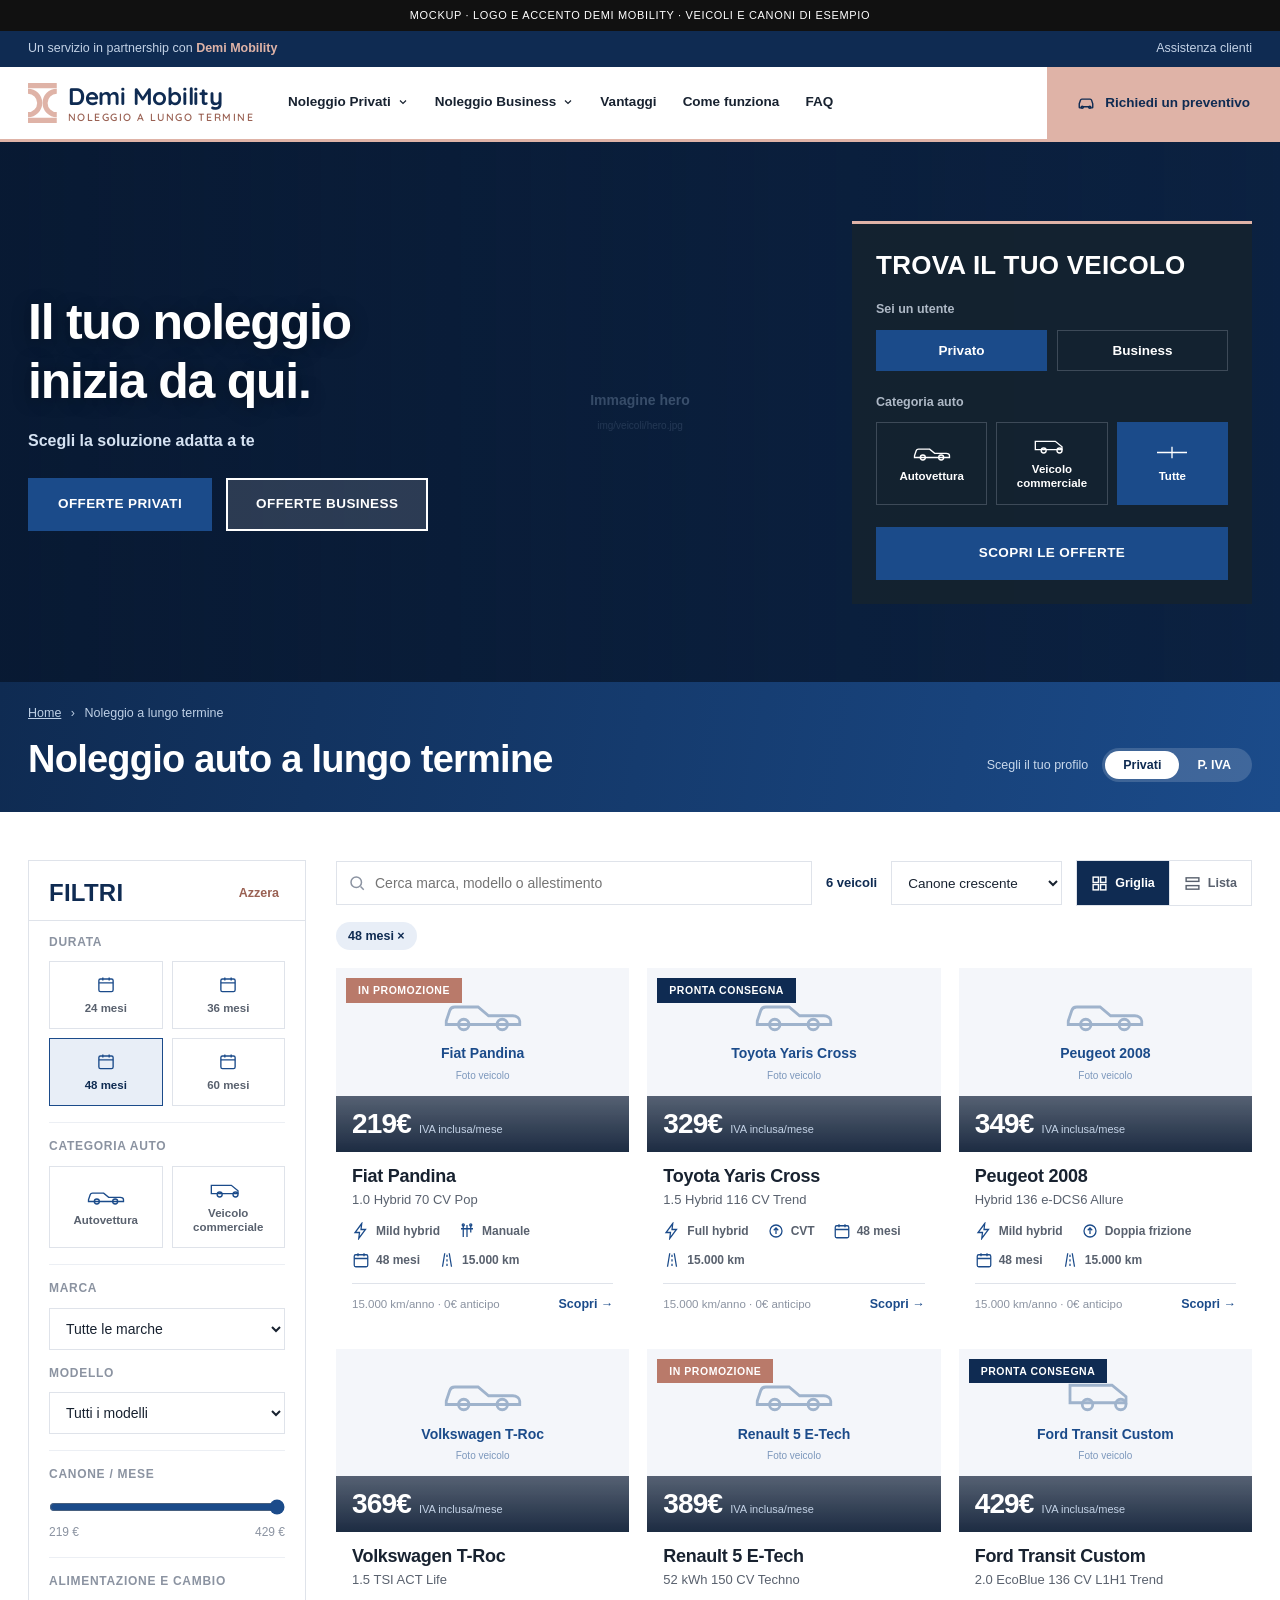
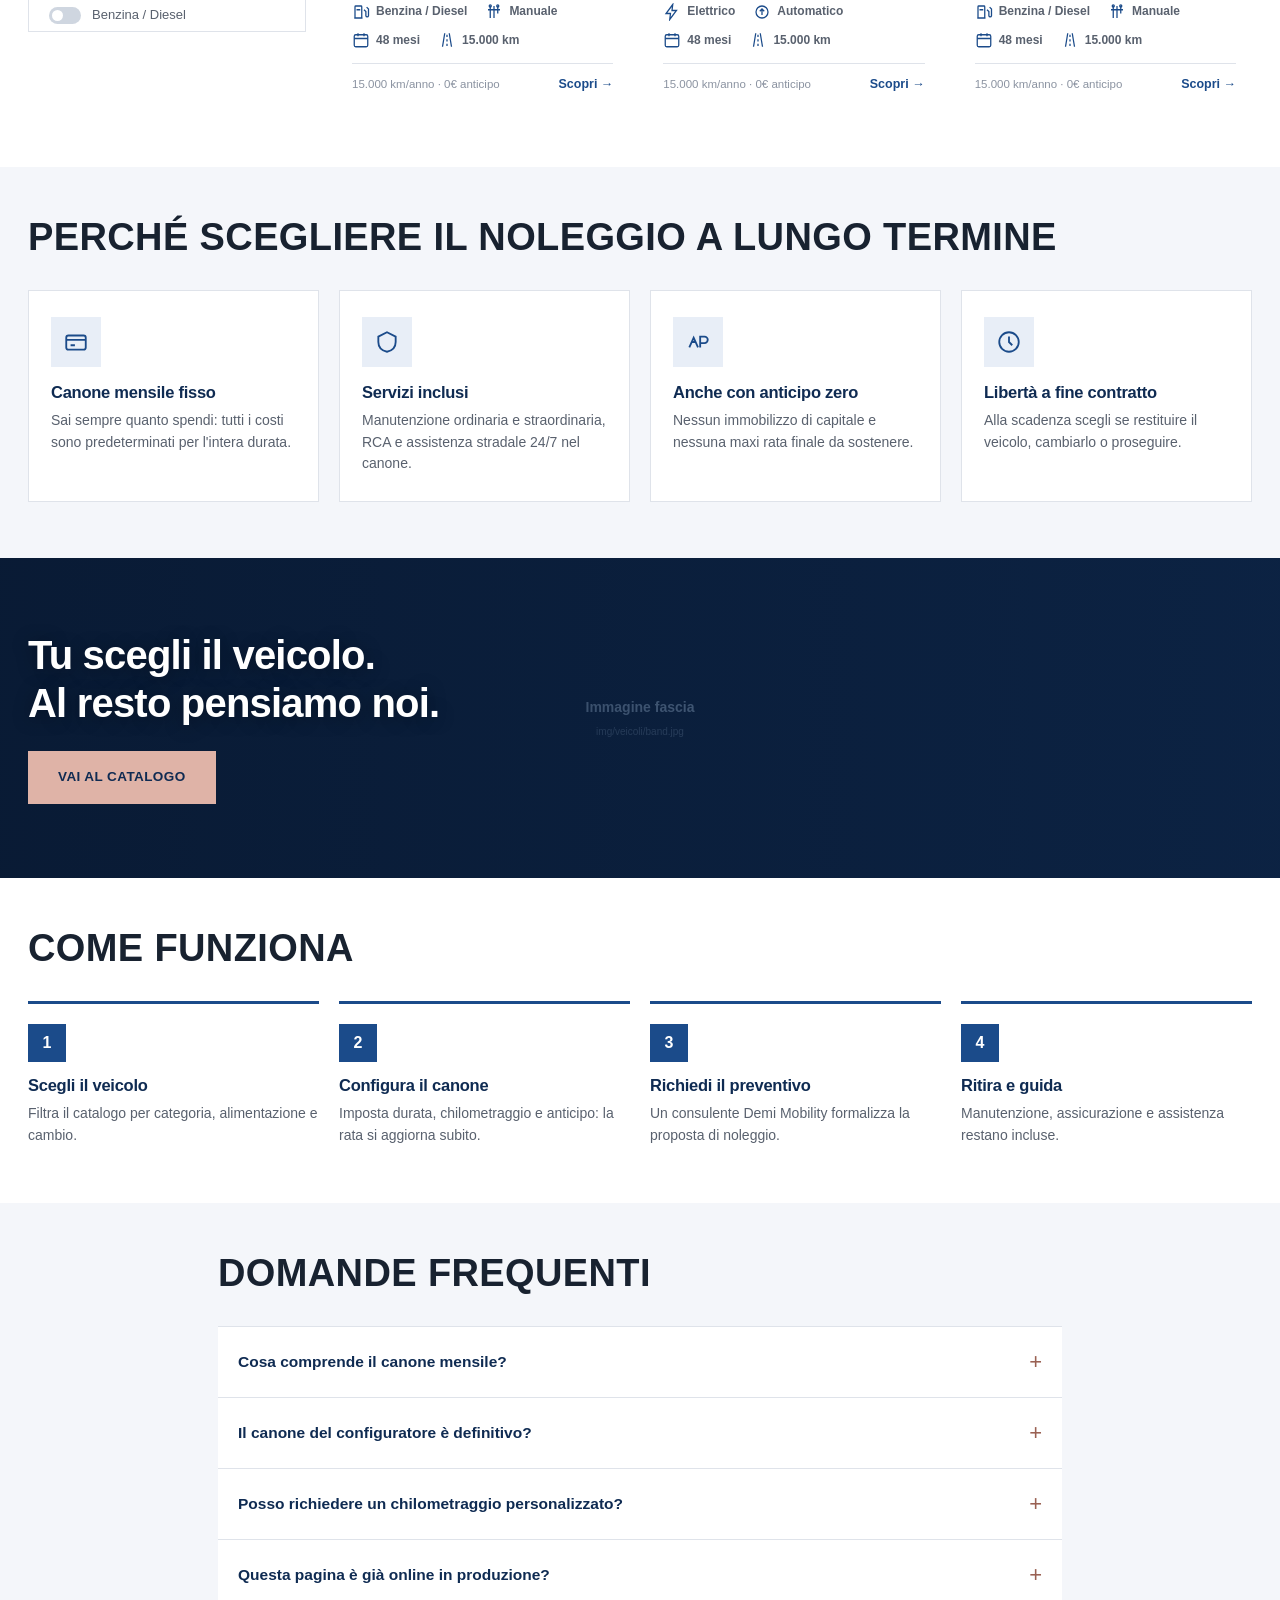
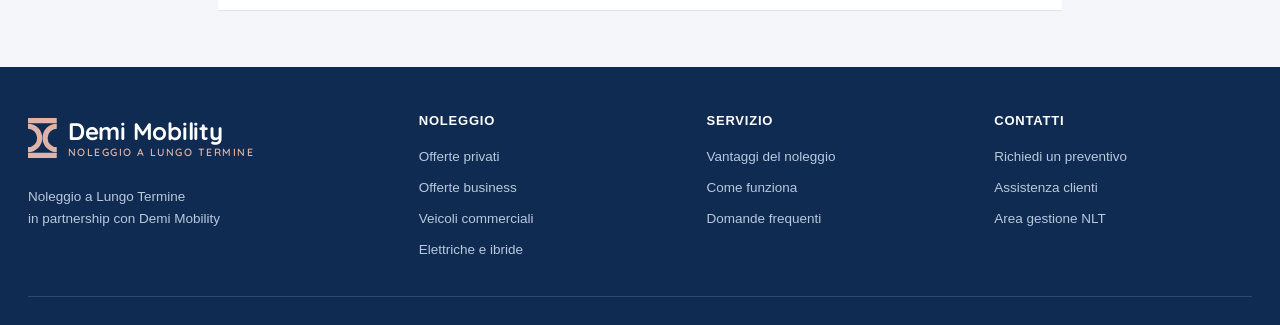
==== sito-demimobility/index.html @ a008c848 "Mockup fedele del portale con logo e rosa antico Demi Mobility Sostituisce il mockup precedente: cop" ====
<!DOCTYPE html>
<html lang="it">
<head>
<meta charset="UTF-8">
<meta name="viewport" content="width=device-width, initial-scale=1.0">
<title>Demi Mobility · Noleggio a Lungo Termine</title>
<meta name="theme-color" content="#0f2b52">
<meta name="robots" content="noindex, nofollow">
<link rel="icon" href="assets/demi-simbolo.svg" type="image/svg+xml">
<link rel="stylesheet" href="https://fonts.googleapis.com/css2?family=Quicksand:wght@600;700&display=swap">
<link rel="stylesheet" href="styles.css">
<link rel="stylesheet" href="demi-brand.css">
<style>
/* solo per il mockup: segnaposto foto veicolo */
.vcard-media .media-fallback{color:var(--navy-2);padding-bottom:56px;line-height:1.3;}
.vcard-media .car-ph svg{width:84px;height:40px;color:#9fb3cc;}
.mock-note{background:#111;color:#fff;font-size:11px;letter-spacing:.06em;text-transform:uppercase;text-align:center;padding:7px 14px;}
</style>
</head>
<body>

	<div class="mock-note">Mockup · logo e accento Demi Mobility · veicoli e canoni di esempio</div>

	<div class="topbar">
		<div class="wrap topbar-inner">
			<span>Un servizio in partnership con <strong>Demi Mobility</strong></span>
			<a href="#faq">Assistenza clienti</a>
		</div>
	</div>

	<header class="nav" id="nav">
		<div class="nav-inner">
			<div class="nav-left">
				<button class="nav-toggle" id="navToggle" aria-label="Apri il menu" aria-expanded="false">
					<svg width="24" height="24" viewBox="0 0 24 24" fill="none" stroke="currentColor" stroke-width="2"><path d="M3 6h18M3 12h18M3 18h18"/></svg>
				</button>
				<a class="brand" href="#top" id="brandHome" aria-label="Demi Mobility home"><span class="brand-demi"><svg viewBox="0 0 295 410" aria-hidden="true"><rect x="0" y="0" width="295" height="55" rx="3" fill="#DFB3A7"/><path d="M0 58 A146 146 0 0 1 0 350 L0 298 A94 94 0 0 0 0 110 Z" fill="#DFB3A7"/><path d="M295 58 A146 146 0 0 0 295 350 L295 298 A94 94 0 0 1 295 110 Z" fill="#DFB3A7"/><rect x="0" y="355" width="295" height="55" rx="3" fill="#DFB3A7"/></svg><span class="bd-text"><span class="bd-name">Demi Mobility</span><span class="bd-tag">Noleggio a lungo termine</span></span></span></a>
				<nav class="nav-links" aria-label="Principale">
					<a href="#catalogo">Noleggio Privati <svg width="12" height="12" viewBox="0 0 24 24" fill="none" stroke="currentColor" stroke-width="2.4"><path d="M6 9l6 6 6-6"/></svg></a>
					<a href="#catalogo">Noleggio Business <svg width="12" height="12" viewBox="0 0 24 24" fill="none" stroke="currentColor" stroke-width="2.4"><path d="M6 9l6 6 6-6"/></svg></a>
					<a href="#vantaggi">Vantaggi</a>
					<a href="#come-funziona">Come funziona</a>
					<a href="#faq">FAQ</a>
				</nav>
			</div>
			<a class="nav-cta" href="#catalogo">
				<svg width="18" height="18" viewBox="0 0 24 24" fill="none" stroke="currentColor" stroke-width="1.9"><path d="M3 13l1.6-4.8A2 2 0 0 1 6.5 6.8h11a2 2 0 0 1 1.9 1.4L21 13v4.5a1 1 0 0 1-1 1h-1.2a1 1 0 0 1-1-1V17H6.2v.5a1 1 0 0 1-1 1H4a1 1 0 0 1-1-1z"/><circle cx="7" cy="17.8" r="1.4"/><circle cx="17" cy="17.8" r="1.4"/></svg>
				Richiedi un preventivo
			</a>
		</div>
	</header>
	<a id="top"></a>

	<div id="catalogView">

		<section class="hero">
			<figure class="hero-bg media-slot" data-slot="hero">
				<div class="media-fallback"><span>Immagine hero</span><small>img/veicoli/hero.jpg</small></div>
			</figure>
			<div class="hero-overlay"></div>
			<div class="wrap hero-grid">
				<div class="hero-copy">
					<h1>Il tuo noleggio<br>inizia da qui.</h1>
					<p>Scegli la soluzione adatta a te</p>
					<div class="hero-btns">
						<a class="btn btn-primary" href="#catalogo">Offerte privati</a>
						<a class="btn btn-ghost" href="#catalogo">Offerte business</a>
					</div>
				</div>

				<div class="finder">
					<h2>Trova il tuo veicolo</h2>
					<span class="finder-label">Sei un utente</span>
					<div class="finder-toggle"><button type="button" class="on">Privato</button><button type="button">Business</button></div>
					<span class="finder-label">Categoria auto</span>
					<div class="finder-cats" id="finderCats"><button type="button" class="tile"><svg viewBox="0 0 48 22" fill="none" stroke="currentColor" stroke-width="1.6"><path d="M3 15l2-6c.4-1.2 1.5-2 2.8-2h13.4l6 5H41c2.2 0 4 1.3 4 3v2H3z"/><circle cx="13" cy="17" r="3"/><circle cx="35" cy="17" r="3"/></svg><span>Autovettura</span></button><button type="button" class="tile"><svg viewBox="0 0 48 22" fill="none" stroke="currentColor" stroke-width="1.6"><path d="M4 16V6h24l8 6.5V16z"/><circle cx="14" cy="17" r="3"/><circle cx="33" cy="17" r="3"/></svg><span>Veicolo commerciale</span></button><button type="button" class="tile on"><svg viewBox="0 0 48 22" fill="none" stroke="currentColor" stroke-width="1.6"><path d="M6 11h36M24 4v14"/></svg><span>Tutte</span></button></div>
					<a class="btn btn-primary finder-go" href="#catalogo">Scopri le offerte</a>
				</div>
			</div>
		</section>

		<section class="page-head" id="catalogo">
			<div class="wrap">
				<nav class="crumb" aria-label="Percorso"><a href="#top">Home</a> <span>›</span> Noleggio a lungo termine</nav>
				<div class="page-head-row">
					<h2>Noleggio auto a lungo termine</h2>
					<div class="profile-switch">
						<span>Scegli il tuo profilo</span>
						<div class="switch-pills" id="profiloSwitch" role="group" aria-label="Profilo cliente">
							<button type="button" class="on" data-profile="privato">Privati</button>
							<button type="button" data-profile="piva">P. IVA</button>
						</div>
					</div>
				</div>
			</div>
		</section>

		<section class="catalogo section">
			<div class="wrap catalogo-layout">

				<aside class="filters" id="filters" aria-label="Filtri catalogo">
					<div class="filters-head">
						<h3>Filtri</h3>
						<button type="button" class="filters-reset" id="resetFilters">Azzera</button>
					</div>
					<div class="filters-scroll">
						<div class="fgroup">
							<h4>Durata</h4>
							<div class="tiles tiles-2" id="durataTiles"><button type="button" class="tile"><svg width="22" height="22" viewBox="0 0 24 24" fill="none" stroke="currentColor" stroke-width="1.7"><rect x="3" y="5" width="18" height="16" rx="2"/><path d="M3 10h18M8 3v4M16 3v4"/></svg><span>24 mesi</span></button><button type="button" class="tile"><svg width="22" height="22" viewBox="0 0 24 24" fill="none" stroke="currentColor" stroke-width="1.7"><rect x="3" y="5" width="18" height="16" rx="2"/><path d="M3 10h18M8 3v4M16 3v4"/></svg><span>36 mesi</span></button><button type="button" class="tile on"><svg width="22" height="22" viewBox="0 0 24 24" fill="none" stroke="currentColor" stroke-width="1.7"><rect x="3" y="5" width="18" height="16" rx="2"/><path d="M3 10h18M8 3v4M16 3v4"/></svg><span>48 mesi</span></button><button type="button" class="tile"><svg width="22" height="22" viewBox="0 0 24 24" fill="none" stroke="currentColor" stroke-width="1.7"><rect x="3" y="5" width="18" height="16" rx="2"/><path d="M3 10h18M8 3v4M16 3v4"/></svg><span>60 mesi</span></button></div>
						</div>
						<div class="fgroup">
							<h4>Categoria auto</h4>
							<div class="tiles" id="catTiles"><button type="button" class="tile"><svg viewBox="0 0 48 22" fill="none" stroke="currentColor" stroke-width="1.6"><path d="M3 15l2-6c.4-1.2 1.5-2 2.8-2h13.4l6 5H41c2.2 0 4 1.3 4 3v2H3z"/><circle cx="13" cy="17" r="3"/><circle cx="35" cy="17" r="3"/></svg><span>Autovettura</span></button><button type="button" class="tile"><svg viewBox="0 0 48 22" fill="none" stroke="currentColor" stroke-width="1.6"><path d="M4 16V6h24l8 6.5V16z"/><circle cx="14" cy="17" r="3"/><circle cx="33" cy="17" r="3"/></svg><span>Veicolo commerciale</span></button></div>
						</div>
						<div class="fgroup">
							<h4>Marca</h4>
							<select id="marcaSelect" class="fsel" aria-label="Filtra per marca"><option value="">Tutte le marche</option><option>Fiat</option><option>Ford</option><option>Peugeot</option><option>Renault</option><option>Toyota</option><option>Volkswagen</option></select>
							<h4 class="mt">Modello</h4>
							<select id="modelloSelect" class="fsel" aria-label="Filtra per modello"><option value="">Tutti i modelli</option></select>
						</div>
						<div class="fgroup">
							<h4>Canone / mese</h4>
							<input type="range" id="prezzoRange" class="frange" min="219" max="429" value="429" aria-label="Canone massimo">
							<div class="frange-labels"><span id="prezzoMin">219 €</span><span id="prezzoMax">429 €</span></div>
						</div>
						<div class="fgroup">
							<h4>Alimentazione e cambio</h4>
							<div class="switches" id="techSwitches"><label class="sw"><input type="checkbox"><span class="sw-track"></span><span class="sw-label">Benzina / Diesel</span></label><label class="sw"><input type="checkbox"><span class="sw-track"></span><span class="sw-label">Elettrico</span></label><label class="sw"><input type="checkbox"><span class="sw-track"></span><span class="sw-label">Full hybrid</span></label><label class="sw"><input type="checkbox"><span class="sw-track"></span><span class="sw-label">Mild hybrid</span></label><label class="sw"><input type="checkbox"><span class="sw-track"></span><span class="sw-label">Automatico</span></label><label class="sw"><input type="checkbox"><span class="sw-track"></span><span class="sw-label">CVT</span></label><label class="sw"><input type="checkbox"><span class="sw-track"></span><span class="sw-label">Doppia frizione</span></label><label class="sw"><input type="checkbox"><span class="sw-track"></span><span class="sw-label">Manuale</span></label></div>
						</div>
						<div class="fgroup">
							<h4>Offerte e allestimenti</h4>
							<div class="switches" id="flagSwitches"><label class="sw"><input type="checkbox"><span class="sw-track"></span><span class="sw-label">In promozione</span></label><label class="sw"><input type="checkbox"><span class="sw-track"></span><span class="sw-label">Auto sostitutiva inclusa</span></label><label class="sw"><input type="checkbox"><span class="sw-track"></span><span class="sw-label">Pneumatici illimitati</span></label></div>
						</div>
					</div>
				</aside>

				<div class="results">
					<div class="results-bar">
						<div class="rb-search">
							<svg width="18" height="18" viewBox="0 0 24 24" fill="none" stroke="currentColor" stroke-width="2" aria-hidden="true"><circle cx="11" cy="11" r="7"/><path d="M21 21l-4.3-4.3"/></svg>
							<input type="search" id="searchInput" placeholder="Cerca marca, modello o allestimento" aria-label="Cerca veicolo" autocomplete="off">
						</div>
						<span class="rb-count" id="resultsCount" role="status">6 veicoli</span>
						<select id="sortSelect" class="rb-select" aria-label="Ordina i risultati">
							<option value="prezzo-asc">Canone crescente</option>
							<option value="prezzo-desc">Canone decrescente</option>
							<option value="marca">Marca (A–Z)</option>
						</select>
						<div class="viewtoggle" id="viewToggle" role="group" aria-label="Modalità di visualizzazione">
							<button type="button" class="on" data-view="grid" aria-label="Vista a griglia" title="Vista a griglia">
								<svg width="17" height="17" viewBox="0 0 24 24" fill="none" stroke="currentColor" stroke-width="2"><rect x="3" y="3" width="7.5" height="7.5"/><rect x="13.5" y="3" width="7.5" height="7.5"/><rect x="3" y="13.5" width="7.5" height="7.5"/><rect x="13.5" y="13.5" width="7.5" height="7.5"/></svg>
								<span>Griglia</span>
							</button>
							<button type="button" data-view="list" aria-label="Vista a lista" title="Vista a lista">
								<svg width="17" height="17" viewBox="0 0 24 24" fill="none" stroke="currentColor" stroke-width="2"><rect x="3" y="4" width="18" height="5"/><rect x="3" y="15" width="18" height="5"/></svg>
								<span>Lista</span>
							</button>
						</div>
					</div>

					<div class="activepills" id="activePills"><button type="button" class="apill">48 mesi ×</button></div>

					<div class="results-view grid" id="vehicleGrid">
<article class="vcard" tabindex="0" role="link" aria-label="Fiat Pandina">
<div class="vcard-head"><figure class="vcard-media media-slot no-photo"><div class="media-fallback"><span class="car-ph"><svg viewBox="0 0 48 22" fill="none" stroke="currentColor" stroke-width="1.6"><path d="M3 15l2-6c.4-1.2 1.5-2 2.8-2h13.4l6 5H41c2.2 0 4 1.3 4 3v2H3z"/><circle cx="13" cy="17" r="3"/><circle cx="35" cy="17" r="3"/></svg></span><span>Fiat Pandina</span><small>Foto veicolo</small></div></figure><span class="vcard-ribbon hot">In promozione</span><div class="vcard-price"><b>219€</b><span>IVA inclusa/mese</span></div></div>
<div class="vcard-body"><h3 class="vcard-title">Fiat Pandina</h3><p class="vcard-trim">1.0 Hybrid 70 CV Pop</p>
<div class="vcard-meta"><span><svg width="22" height="22" viewBox="0 0 24 24" fill="none" stroke="currentColor" stroke-width="1.7"><path d="M13 2L4 14h6l-1 8 9-12h-6z"/></svg>Mild hybrid</span><span><svg width="22" height="22" viewBox="0 0 24 24" fill="none" stroke="currentColor" stroke-width="1.7"><path d="M7 4v16M12 4v16M17 4v10M4 9h16"/><circle cx="7" cy="4" r="1.4"/><circle cx="17" cy="4" r="1.4"/></svg>Manuale</span><span><svg width="22" height="22" viewBox="0 0 24 24" fill="none" stroke="currentColor" stroke-width="1.7"><rect x="3" y="5" width="18" height="16" rx="2"/><path d="M3 10h18M8 3v4M16 3v4"/></svg>48 mesi</span><span><svg width="22" height="22" viewBox="0 0 24 24" fill="none" stroke="currentColor" stroke-width="1.7"><path d="M6 21L9 3M18 21L15 3M12 5v3M12 11v3M12 17v3"/></svg>15.000 km</span></div>
<div class="vcard-foot"><span>15.000 km/anno · 0€ anticipo</span><strong>Scopri →</strong></div></div></article>
<article class="vcard" tabindex="0" role="link" aria-label="Toyota Yaris Cross">
<div class="vcard-head"><figure class="vcard-media media-slot no-photo"><div class="media-fallback"><span class="car-ph"><svg viewBox="0 0 48 22" fill="none" stroke="currentColor" stroke-width="1.6"><path d="M3 15l2-6c.4-1.2 1.5-2 2.8-2h13.4l6 5H41c2.2 0 4 1.3 4 3v2H3z"/><circle cx="13" cy="17" r="3"/><circle cx="35" cy="17" r="3"/></svg></span><span>Toyota Yaris Cross</span><small>Foto veicolo</small></div></figure><span class="vcard-ribbon">Pronta consegna</span><div class="vcard-price"><b>329€</b><span>IVA inclusa/mese</span></div></div>
<div class="vcard-body"><h3 class="vcard-title">Toyota Yaris Cross</h3><p class="vcard-trim">1.5 Hybrid 116 CV Trend</p>
<div class="vcard-meta"><span><svg width="22" height="22" viewBox="0 0 24 24" fill="none" stroke="currentColor" stroke-width="1.7"><path d="M13 2L4 14h6l-1 8 9-12h-6z"/></svg>Full hybrid</span><span><svg width="22" height="22" viewBox="0 0 24 24" fill="none" stroke="currentColor" stroke-width="1.7"><circle cx="12" cy="12" r="8"/><path d="M12 8v8M9 11l3-3 3 3"/></svg>CVT</span><span><svg width="22" height="22" viewBox="0 0 24 24" fill="none" stroke="currentColor" stroke-width="1.7"><rect x="3" y="5" width="18" height="16" rx="2"/><path d="M3 10h18M8 3v4M16 3v4"/></svg>48 mesi</span><span><svg width="22" height="22" viewBox="0 0 24 24" fill="none" stroke="currentColor" stroke-width="1.7"><path d="M6 21L9 3M18 21L15 3M12 5v3M12 11v3M12 17v3"/></svg>15.000 km</span></div>
<div class="vcard-foot"><span>15.000 km/anno · 0€ anticipo</span><strong>Scopri →</strong></div></div></article>
<article class="vcard" tabindex="0" role="link" aria-label="Peugeot 2008">
<div class="vcard-head"><figure class="vcard-media media-slot no-photo"><div class="media-fallback"><span class="car-ph"><svg viewBox="0 0 48 22" fill="none" stroke="currentColor" stroke-width="1.6"><path d="M3 15l2-6c.4-1.2 1.5-2 2.8-2h13.4l6 5H41c2.2 0 4 1.3 4 3v2H3z"/><circle cx="13" cy="17" r="3"/><circle cx="35" cy="17" r="3"/></svg></span><span>Peugeot 2008</span><small>Foto veicolo</small></div></figure><div class="vcard-price"><b>349€</b><span>IVA inclusa/mese</span></div></div>
<div class="vcard-body"><h3 class="vcard-title">Peugeot 2008</h3><p class="vcard-trim">Hybrid 136 e-DCS6 Allure</p>
<div class="vcard-meta"><span><svg width="22" height="22" viewBox="0 0 24 24" fill="none" stroke="currentColor" stroke-width="1.7"><path d="M13 2L4 14h6l-1 8 9-12h-6z"/></svg>Mild hybrid</span><span><svg width="22" height="22" viewBox="0 0 24 24" fill="none" stroke="currentColor" stroke-width="1.7"><circle cx="12" cy="12" r="8"/><path d="M12 8v8M9 11l3-3 3 3"/></svg>Doppia frizione</span><span><svg width="22" height="22" viewBox="0 0 24 24" fill="none" stroke="currentColor" stroke-width="1.7"><rect x="3" y="5" width="18" height="16" rx="2"/><path d="M3 10h18M8 3v4M16 3v4"/></svg>48 mesi</span><span><svg width="22" height="22" viewBox="0 0 24 24" fill="none" stroke="currentColor" stroke-width="1.7"><path d="M6 21L9 3M18 21L15 3M12 5v3M12 11v3M12 17v3"/></svg>15.000 km</span></div>
<div class="vcard-foot"><span>15.000 km/anno · 0€ anticipo</span><strong>Scopri →</strong></div></div></article>
<article class="vcard" tabindex="0" role="link" aria-label="Volkswagen T-Roc">
<div class="vcard-head"><figure class="vcard-media media-slot no-photo"><div class="media-fallback"><span class="car-ph"><svg viewBox="0 0 48 22" fill="none" stroke="currentColor" stroke-width="1.6"><path d="M3 15l2-6c.4-1.2 1.5-2 2.8-2h13.4l6 5H41c2.2 0 4 1.3 4 3v2H3z"/><circle cx="13" cy="17" r="3"/><circle cx="35" cy="17" r="3"/></svg></span><span>Volkswagen T-Roc</span><small>Foto veicolo</small></div></figure><div class="vcard-price"><b>369€</b><span>IVA inclusa/mese</span></div></div>
<div class="vcard-body"><h3 class="vcard-title">Volkswagen T-Roc</h3><p class="vcard-trim">1.5 TSI ACT Life</p>
<div class="vcard-meta"><span><svg width="22" height="22" viewBox="0 0 24 24" fill="none" stroke="currentColor" stroke-width="1.7"><path d="M4 20V5a1 1 0 0 1 1-1h7a1 1 0 0 1 1 1v15M3 20h11M6 9h5"/><path d="M16 9l2.5 2.5V17a1.8 1.8 0 0 0 3.5 0V8l-2.5-2.5"/></svg>Benzina / Diesel</span><span><svg width="22" height="22" viewBox="0 0 24 24" fill="none" stroke="currentColor" stroke-width="1.7"><path d="M7 4v16M12 4v16M17 4v10M4 9h16"/><circle cx="7" cy="4" r="1.4"/><circle cx="17" cy="4" r="1.4"/></svg>Manuale</span><span><svg width="22" height="22" viewBox="0 0 24 24" fill="none" stroke="currentColor" stroke-width="1.7"><rect x="3" y="5" width="18" height="16" rx="2"/><path d="M3 10h18M8 3v4M16 3v4"/></svg>48 mesi</span><span><svg width="22" height="22" viewBox="0 0 24 24" fill="none" stroke="currentColor" stroke-width="1.7"><path d="M6 21L9 3M18 21L15 3M12 5v3M12 11v3M12 17v3"/></svg>15.000 km</span></div>
<div class="vcard-foot"><span>15.000 km/anno · 0€ anticipo</span><strong>Scopri →</strong></div></div></article>
<article class="vcard" tabindex="0" role="link" aria-label="Renault 5 E-Tech">
<div class="vcard-head"><figure class="vcard-media media-slot no-photo"><div class="media-fallback"><span class="car-ph"><svg viewBox="0 0 48 22" fill="none" stroke="currentColor" stroke-width="1.6"><path d="M3 15l2-6c.4-1.2 1.5-2 2.8-2h13.4l6 5H41c2.2 0 4 1.3 4 3v2H3z"/><circle cx="13" cy="17" r="3"/><circle cx="35" cy="17" r="3"/></svg></span><span>Renault 5 E-Tech</span><small>Foto veicolo</small></div></figure><span class="vcard-ribbon hot">In promozione</span><div class="vcard-price"><b>389€</b><span>IVA inclusa/mese</span></div></div>
<div class="vcard-body"><h3 class="vcard-title">Renault 5 E-Tech</h3><p class="vcard-trim">52 kWh 150 CV Techno</p>
<div class="vcard-meta"><span><svg width="22" height="22" viewBox="0 0 24 24" fill="none" stroke="currentColor" stroke-width="1.7"><path d="M13 2L4 14h6l-1 8 9-12h-6z"/></svg>Elettrico</span><span><svg width="22" height="22" viewBox="0 0 24 24" fill="none" stroke="currentColor" stroke-width="1.7"><circle cx="12" cy="12" r="8"/><path d="M12 8v8M9 11l3-3 3 3"/></svg>Automatico</span><span><svg width="22" height="22" viewBox="0 0 24 24" fill="none" stroke="currentColor" stroke-width="1.7"><rect x="3" y="5" width="18" height="16" rx="2"/><path d="M3 10h18M8 3v4M16 3v4"/></svg>48 mesi</span><span><svg width="22" height="22" viewBox="0 0 24 24" fill="none" stroke="currentColor" stroke-width="1.7"><path d="M6 21L9 3M18 21L15 3M12 5v3M12 11v3M12 17v3"/></svg>15.000 km</span></div>
<div class="vcard-foot"><span>15.000 km/anno · 0€ anticipo</span><strong>Scopri →</strong></div></div></article>
<article class="vcard" tabindex="0" role="link" aria-label="Ford Transit Custom">
<div class="vcard-head"><figure class="vcard-media media-slot no-photo"><div class="media-fallback"><span class="car-ph"><svg viewBox="0 0 48 22" fill="none" stroke="currentColor" stroke-width="1.6"><path d="M4 16V6h24l8 6.5V16z"/><circle cx="14" cy="17" r="3"/><circle cx="33" cy="17" r="3"/></svg></span><span>Ford Transit Custom</span><small>Foto veicolo</small></div></figure><span class="vcard-ribbon">Pronta consegna</span><div class="vcard-price"><b>429€</b><span>IVA inclusa/mese</span></div></div>
<div class="vcard-body"><h3 class="vcard-title">Ford Transit Custom</h3><p class="vcard-trim">2.0 EcoBlue 136 CV L1H1 Trend</p>
<div class="vcard-meta"><span><svg width="22" height="22" viewBox="0 0 24 24" fill="none" stroke="currentColor" stroke-width="1.7"><path d="M4 20V5a1 1 0 0 1 1-1h7a1 1 0 0 1 1 1v15M3 20h11M6 9h5"/><path d="M16 9l2.5 2.5V17a1.8 1.8 0 0 0 3.5 0V8l-2.5-2.5"/></svg>Benzina / Diesel</span><span><svg width="22" height="22" viewBox="0 0 24 24" fill="none" stroke="currentColor" stroke-width="1.7"><path d="M7 4v16M12 4v16M17 4v10M4 9h16"/><circle cx="7" cy="4" r="1.4"/><circle cx="17" cy="4" r="1.4"/></svg>Manuale</span><span><svg width="22" height="22" viewBox="0 0 24 24" fill="none" stroke="currentColor" stroke-width="1.7"><rect x="3" y="5" width="18" height="16" rx="2"/><path d="M3 10h18M8 3v4M16 3v4"/></svg>48 mesi</span><span><svg width="22" height="22" viewBox="0 0 24 24" fill="none" stroke="currentColor" stroke-width="1.7"><path d="M6 21L9 3M18 21L15 3M12 5v3M12 11v3M12 17v3"/></svg>15.000 km</span></div>
<div class="vcard-foot"><span>15.000 km/anno · 0€ anticipo</span><strong>Scopri →</strong></div></div></article>
					</div>
				</div>
			</div>
		</section>

		<section id="vantaggi" class="section section-alt">
			<div class="wrap">
				<h2 class="sec-title">Perché scegliere il noleggio a lungo termine</h2>
				<div class="adv-grid">
					<div class="adv">
						<div class="adv-ic"><svg width="26" height="26" viewBox="0 0 24 24" fill="none" stroke="currentColor" stroke-width="1.7"><rect x="3" y="6" width="18" height="13" rx="2"/><path d="M3 10h18M7 15h4"/></svg></div>
						<h3>Canone mensile fisso</h3>
						<p>Sai sempre quanto spendi: tutti i costi sono predeterminati per l'intera durata.</p>
					</div>
					<div class="adv">
						<div class="adv-ic"><svg width="26" height="26" viewBox="0 0 24 24" fill="none" stroke="currentColor" stroke-width="1.7"><path d="M12 3l8 4v5c0 5-3.5 8-8 9-4.5-1-8-4-8-9V7z"/></svg></div>
						<h3>Servizi inclusi</h3>
						<p>Manutenzione ordinaria e straordinaria, RCA e assistenza stradale 24/7 nel canone.</p>
					</div>
					<div class="adv">
						<div class="adv-ic"><svg width="26" height="26" viewBox="0 0 24 24" fill="none" stroke="currentColor" stroke-width="1.7"><path d="M4 17l4-9 4 9M6.5 12h3M14 17V7h4a3 3 0 0 1 0 6h-4"/></svg></div>
						<h3>Anche con anticipo zero</h3>
						<p>Nessun immobilizzo di capitale e nessuna maxi rata finale da sostenere.</p>
					</div>
					<div class="adv">
						<div class="adv-ic"><svg width="26" height="26" viewBox="0 0 24 24" fill="none" stroke="currentColor" stroke-width="1.7"><circle cx="12" cy="12" r="9"/><path d="M12 7v5l3 3"/></svg></div>
						<h3>Libertà a fine contratto</h3>
						<p>Alla scadenza scegli se restituire il veicolo, cambiarlo o proseguire.</p>
					</div>
				</div>
			</div>
		</section>

		<section class="band">
			<figure class="band-bg media-slot" data-slot="band">
				<div class="media-fallback"><span>Immagine fascia</span><small>img/veicoli/band.jpg</small></div>
			</figure>
			<div class="band-overlay"></div>
			<div class="wrap band-inner">
				<h2>Tu scegli il veicolo.<br>Al resto pensiamo noi.</h2>
				<a class="btn btn-accent" href="#catalogo">Vai al catalogo</a>
			</div>
		</section>

		<section id="come-funziona" class="section">
			<div class="wrap">
				<h2 class="sec-title">Come funziona</h2>
				<div class="steps">
					<div class="step"><span class="step-n">1</span><h3>Scegli il veicolo</h3><p>Filtra il catalogo per categoria, alimentazione e cambio.</p></div>
					<div class="step"><span class="step-n">2</span><h3>Configura il canone</h3><p>Imposta durata, chilometraggio e anticipo: la rata si aggiorna subito.</p></div>
					<div class="step"><span class="step-n">3</span><h3>Richiedi il preventivo</h3><p>Un consulente Demi Mobility formalizza la proposta di noleggio.</p></div>
					<div class="step"><span class="step-n">4</span><h3>Ritira e guida</h3><p>Manutenzione, assicurazione e assistenza restano incluse.</p></div>
				</div>
			</div>
		</section>

		<section id="faq" class="section section-alt">
			<div class="wrap narrow">
				<h2 class="sec-title">Domande frequenti</h2>
				<div class="faq-list">
					<details class="faq-item">
						<summary>Cosa comprende il canone mensile?</summary>
						<p>Il canone indicativo comprende manutenzione ordinaria e straordinaria,
							assicurazione RCA e assistenza stradale. I dettagli definitivi vengono
							confermati in fase di preventivo.</p>
					</details>
					<details class="faq-item">
						<summary>Il canone del configuratore è definitivo?</summary>
						<p>No: il configuratore mostra una stima che varia in base a durata,
							chilometraggio annuo e anticipo scelti. Il canone definitivo viene
							formalizzato nella proposta di noleggio.</p>
					</details>
					<details class="faq-item">
						<summary>Posso richiedere un chilometraggio personalizzato?</summary>
						<p>Sì: i chilometraggi proposti sono i più richiesti, ma possono essere
							ridefiniti con il consulente in base alle tue esigenze.</p>
					</details>
					<details class="faq-item">
						<summary>Questa pagina è già online in produzione?</summary>
						<p>Sì: il catalogo e i canoni mostrati provengono dal listino Demi Mobility collegato al servizio REST. Il canone resta indicativo e soggetto ad approvazione.</p>
					</details>
				</div>
			</div>
		</section>
	</div>

	<footer class="foot">
		<div class="wrap">
			<div class="foot-cols">
				<div class="foot-col foot-brand">
					<a class="brand" href="#top" aria-label="Demi Mobility home"><span class="brand-demi"><svg viewBox="0 0 295 410" aria-hidden="true"><rect x="0" y="0" width="295" height="55" rx="3" fill="#DFB3A7"/><path d="M0 58 A146 146 0 0 1 0 350 L0 298 A94 94 0 0 0 0 110 Z" fill="#DFB3A7"/><path d="M295 58 A146 146 0 0 0 295 350 L295 298 A94 94 0 0 1 295 110 Z" fill="#DFB3A7"/><rect x="0" y="355" width="295" height="55" rx="3" fill="#DFB3A7"/></svg><span class="bd-text"><span class="bd-name">Demi Mobility</span><span class="bd-tag">Noleggio a lungo termine</span></span></span></a>
					<p>Noleggio a Lungo Termine<br>in partnership con Demi Mobility</p>
				</div>
				<div class="foot-col">
					<h4>Noleggio</h4>
					<a href="#catalogo">Offerte privati</a>
					<a href="#catalogo">Offerte business</a>
					<a href="#catalogo">Veicoli commerciali</a>
					<a href="#catalogo">Elettriche e ibride</a>
				</div>
				<div class="foot-col">
					<h4>Servizio</h4>
					<a href="#vantaggi">Vantaggi del noleggio</a>
					<a href="#come-funziona">Come funziona</a>
					<a href="#faq">Domande frequenti</a>
				</div>
				<div class="foot-col">
					<h4>Contatti</h4>
					<a href="#catalogo">Richiedi un preventivo</a>
					<a href="#faq">Assistenza clienti</a>
					<a href="#gestione-nlt">Area gestione NLT</a>
				</div>
			</div>
		</div>
	</footer>

<script>
/* interazioni minime del mockup (il sito reale usa script.js con il catalogo REST) */
(function () {
	var nav = document.getElementById('nav'), t = document.getElementById('navToggle');
	t.addEventListener('click', function () { var o = nav.classList.toggle('open'); t.setAttribute('aria-expanded', o); });
	function group(sel) {
		document.querySelectorAll(sel).forEach(function (box) {
			box.addEventListener('click', function (e) {
				var b = e.target.closest('button'); if (!b) return;
				box.querySelectorAll('button').forEach(function (x) { x.classList.toggle('on', x === b); });
			});
		});
	}
	group('.finder-toggle'); group('#profiloSwitch'); group('#durataTiles'); group('#finderCats');
	document.querySelectorAll('#catTiles .tile').forEach(function (b) { b.addEventListener('click', function () { b.classList.toggle('on'); }); });
	var grid = document.getElementById('vehicleGrid');
	document.querySelectorAll('#viewToggle button').forEach(function (b) {
		b.addEventListener('click', function () {
			document.querySelectorAll('#viewToggle button').forEach(function (x) { x.classList.toggle('on', x === b); });
			grid.className = 'results-view ' + b.dataset.view;
		});
	});
})();
</script>
</body>
</html>
---- sito-demimobility/styles.css ----
:root{
  --navy:#0f2b52;--navy-2:#1b4b8a;--navy-3:#e8eef7;--panel:#152230;
  --nlt-primary:#0f2b52;--nlt-secondary:#1b4b8a;--nlt-accent:#f28c28;--nlt-bg:#f4f6fa;--nlt-text:#182230;
  --accent:var(--nlt-accent);--accent-2:#d96f12;
  --promo:#e8632a;
  --ink:#182230;--text-2:#59616e;--text-3:#8b93a1;
  --paper:#fff;--alt:#f4f6fa;--line:#dfe3ea;--line-2:#eceff4;
  --maxw:1320px;
  --ease:cubic-bezier(.2,.7,.3,1);
  --sans:"Segoe UI",-apple-system,BlinkMacSystemFont,Roboto,Helvetica,Arial,sans-serif;
  --display:"Arial Narrow","Helvetica Neue",Impact,var(--sans);
}
*{box-sizing:border-box;}
html{scroll-behavior:smooth;-webkit-text-size-adjust:100%;}
body{margin:0;background:var(--paper);color:var(--ink);font-family:var(--sans);font-size:15.5px;line-height:1.55;-webkit-font-smoothing:antialiased;overflow-x:hidden;}
a{color:inherit;text-decoration:none;}
img{max-width:100%;display:block;}
h1,h2,h3,h4{margin:0;font-weight:700;letter-spacing:-.015em;line-height:1.18;}
button{font-family:inherit;}
.wrap{width:100%;max-width:var(--maxw);margin:0 auto;padding:0 28px;}
.wrap.narrow{max-width:900px;}
@media (max-width:640px){.wrap{padding:0 18px;}}
[hidden]{display:none!important;}

/* titoli in stile condensato maiuscolo */
.sec-title,.filters-head h3,.finder h2,.det-title h1,.formcard-head{
  font-family:var(--display);text-transform:uppercase;letter-spacing:.01em;font-weight:700;}
.sec-title{font-size:clamp(26px,3vw,38px);margin-bottom:30px;color:var(--ink);}
.sec-title.center{text-align:center;}

.draft-bar{background:#111;color:#fff;font-size:11px;letter-spacing:.06em;text-transform:uppercase;text-align:center;padding:7px 14px;}

.topbar{background:var(--navy);color:#c3d2e6;font-size:12.5px;}
.topbar-inner{display:flex;align-items:center;justify-content:space-between;height:36px;gap:16px;}
.topbar strong{color:#fff;}
.topbar a:hover{color:#fff;text-decoration:underline;}
@media (max-width:640px){.topbar-inner span{overflow:hidden;text-overflow:ellipsis;white-space:nowrap;}}

.nav{position:sticky;top:0;z-index:80;background:#fff;border-bottom:1px solid var(--line);}
.nav-inner{display:flex;align-items:stretch;justify-content:space-between;height:72px;padding-left:28px;}
.nav-left{display:flex;align-items:center;gap:34px;min-width:0;}
.brand{display:inline-flex;align-items:center;font-size:26px;font-weight:800;letter-spacing:.02em;color:var(--navy);}
.brand img{width:auto;height:42px;max-width:190px;object-fit:contain;}
.brand span{color:var(--accent);}
.nav-links{display:flex;align-items:center;gap:26px;}
.nav-links a{display:inline-flex;align-items:center;gap:6px;font-size:13.5px;font-weight:600;color:var(--ink);padding:6px 0;border-bottom:2px solid transparent;transition:border-color .2s,color .2s;}
.nav-links a:hover{color:var(--navy-2);border-bottom-color:var(--accent);}
.nav-cta{display:inline-flex;align-items:center;gap:10px;background:var(--accent);color:#fff;font-size:13.5px;font-weight:700;padding:0 30px;transition:background .2s;}
.nav-cta:hover{background:var(--accent-2);}
.nav-toggle{display:none;background:none;border:0;color:var(--navy);cursor:pointer;padding:4px;}
@media (max-width:1000px){
  .nav-links{display:none;}
  .nav-toggle{display:inline-flex;}
  .nav.open .nav-links{display:flex;position:absolute;top:72px;left:0;right:0;flex-direction:column;align-items:flex-start;background:#fff;padding:16px 20px 22px;gap:6px;border-bottom:1px solid var(--line);box-shadow:0 16px 30px -22px rgba(0,0,0,.4);}
  .nav.open .nav-links a{width:100%;padding:11px 0;border-bottom:1px solid var(--line-2);}
  .nav-cta{padding:0 18px;font-size:12.5px;}
}

.btn{display:inline-flex;align-items:center;justify-content:center;gap:9px;font-size:13.5px;font-weight:700;padding:14px 28px;cursor:pointer;border:2px solid transparent;transition:background .2s,color .2s,border-color .2s;text-align:center;text-transform:uppercase;letter-spacing:.03em;}
.btn-primary{background:var(--navy-2);color:#fff;border-color:var(--navy-2);}
.btn-primary:hover{background:var(--navy);border-color:var(--navy);}
.btn-accent{background:var(--accent);color:#fff;border-color:var(--accent);}
.btn-accent:hover{background:var(--accent-2);border-color:var(--accent-2);}
.btn-ghost{background:rgba(255,255,255,.14);color:#fff;border-color:#fff;}
.btn-ghost:hover{background:#fff;color:var(--navy);}
.btn-outline{background:none;color:var(--navy-2);border-color:var(--navy-2);}
.btn-outline:hover{background:var(--navy-2);color:#fff;}
.btn-onnavy{background:#fff;color:var(--navy);border-color:#fff;}
.btn-onnavy:hover{background:var(--accent);border-color:var(--accent);color:#fff;}

.media-slot{position:relative;overflow:hidden;background:var(--alt);margin:0;}
.media-slot img{width:100%;height:100%;object-fit:cover;position:relative;z-index:2;}
.media-fallback{position:absolute;inset:0;z-index:1;display:flex;flex-direction:column;align-items:center;justify-content:center;gap:6px;text-align:center;padding:12px;color:var(--navy-2);}
.media-fallback span{font-size:14px;font-weight:700;}
.media-fallback small{font-size:10px;opacity:.55;}
.media-slot.no-photo img{display:none;}

/* ---- HERO ---- */
.hero{position:relative;min-height:540px;display:flex;align-items:center;padding:56px 0;overflow:hidden;}
.hero-bg{position:absolute;inset:0;z-index:0;background:var(--navy);}
.hero-bg .media-fallback{color:#9fc0e6;}
.hero-overlay{position:absolute;inset:0;z-index:1;background:linear-gradient(90deg,rgba(8,24,48,.9) 0%,rgba(8,24,48,.68) 52%,rgba(8,24,48,.5) 100%);}
.hero-grid{position:relative;z-index:2;display:grid;grid-template-columns:1fr 400px;gap:48px;align-items:center;}
.hero-copy h1{color:#fff;font-size:clamp(30px,4vw,50px);letter-spacing:-.025em;margin-bottom:18px;text-shadow:0 2px 18px rgba(0,0,0,.35);}
.hero-copy p{color:#d5e2f2;font-size:16px;font-weight:600;margin:0 0 24px;}
.hero-btns{display:flex;gap:14px;flex-wrap:wrap;}

.finder{background:rgba(21,34,48,.95);color:#fff;padding:26px 24px 24px;}
.finder h2{font-size:26px;margin-bottom:20px;}
.finder-label{display:block;font-size:12.5px;font-weight:700;color:#aeb9c6;margin-bottom:10px;}
.finder-toggle{display:grid;grid-template-columns:1fr 1fr;gap:10px;margin-bottom:22px;}
.finder-toggle button{padding:12px;background:none;border:1px solid #3d4a58;color:#fff;font-size:13.5px;font-weight:600;cursor:pointer;transition:background .2s,border-color .2s;}
.finder-toggle button.on{background:var(--navy-2);border-color:var(--navy-2);}
.finder-cats{display:grid;grid-template-columns:repeat(3,1fr);gap:9px;margin-bottom:22px;}
.finder-go{width:100%;}

@media (max-width:1000px){
  .hero-grid{grid-template-columns:1fr;gap:32px;}
  .finder{max-width:460px;}
}

/* tile (usati nel box hero e nella sidebar scura) */
.tiles{display:grid;grid-template-columns:1fr 1fr;gap:9px;}
.tiles-2{grid-template-columns:1fr 1fr;}
.finder-cats,.tiles{--tile-b:#3d4a58;}
.tile{display:flex;flex-direction:column;align-items:center;justify-content:center;gap:7px;padding:13px 6px;background:none;border:1px solid var(--tile-b,#3d4a58);color:#fff;font-size:11.5px;font-weight:600;line-height:1.25;text-align:center;cursor:pointer;transition:background .2s,border-color .2s;}
.tile svg{width:40px;height:19px;}
.tile:hover{border-color:#8496a8;}
.tile.on{background:var(--navy-2);border-color:var(--navy-2);}

.page-head{background:linear-gradient(100deg,var(--navy) 0%,var(--navy-2) 100%);color:#fff;padding:22px 0 30px;}
.crumb{font-size:12.5px;color:#bed0e6;margin-bottom:14px;}
.crumb a{text-decoration:underline;}
.crumb span{margin:0 6px;}
.page-head-row{display:flex;align-items:flex-end;justify-content:space-between;gap:24px;flex-wrap:wrap;}
.page-head h2{font-size:clamp(24px,3.2vw,38px);letter-spacing:-.02em;}
.profile-switch{display:flex;align-items:center;gap:14px;font-size:12.5px;color:#c9d9ec;}
.switch-pills{display:flex;background:rgba(255,255,255,.16);border-radius:100px;padding:3px;}
.switch-pills button{border:0;background:none;color:#fff;font-size:12.5px;font-weight:700;padding:7px 18px;border-radius:100px;cursor:pointer;}
.switch-pills button.on{background:#fff;color:var(--navy);}

/* ---- CATALOGO ---- */
.section{padding:48px 0 56px;}
.section-alt{background:var(--alt);}
.catalogo-layout{display:grid;grid-template-columns:278px 1fr;gap:30px;align-items:start;}
@media (max-width:1050px){.catalogo-layout{grid-template-columns:1fr;}}

/* sidebar chiara: non deve competere con le vetture */
.filters{background:#fff;border:1px solid var(--line);color:var(--ink);position:sticky;top:88px;}
.filters-head{display:flex;align-items:center;justify-content:space-between;padding:18px 20px 12px;border-bottom:1px solid var(--line);}
.filters-head h3{font-size:24px;color:var(--navy);}
.filters-reset{background:none;border:0;color:var(--accent);font-size:12.5px;font-weight:700;cursor:pointer;}
.filters-reset:hover{text-decoration:underline;}
.filters-scroll{max-height:calc(100vh - 190px);overflow-y:auto;padding:0 20px 20px;}
.filters-scroll::-webkit-scrollbar{width:8px;}
.filters-scroll::-webkit-scrollbar-thumb{background:var(--line);}
.fgroup{padding:16px 0;border-top:1px solid var(--line-2);}
.fgroup:first-child{border-top:0;padding-top:14px;}
.fgroup h4{font-size:12px;font-weight:700;text-transform:uppercase;letter-spacing:.06em;color:var(--text-3);margin-bottom:12px;}
.fgroup h4.mt{margin-top:16px;}
.fsel{width:100%;height:42px;border:1px solid var(--line);background:#fff;color:var(--ink);padding:0 12px;font-family:var(--sans);font-size:14px;cursor:pointer;}
.fsel:focus{border-color:var(--navy-2);outline:none;}
.frange{width:100%;accent-color:var(--navy-2);margin:6px 0 8px;}
.frange-labels{display:flex;justify-content:space-between;font-size:12px;color:var(--text-3);}
.filters .tile{color:var(--text-2);border-color:var(--line);background:#fff;}
.filters .tile svg{color:var(--navy-2);}
.filters .tile:hover{border-color:var(--navy-2);color:var(--ink);}
.filters .tile.on{background:var(--navy-3);border-color:var(--navy-2);color:var(--navy);}
.switches{display:flex;flex-direction:column;gap:2px;}
.sw{display:flex;align-items:center;gap:11px;padding:6px 0;cursor:pointer;}
.sw input{position:absolute;opacity:0;width:0;height:0;}
.sw-track{position:relative;flex:0 0 auto;width:32px;height:17px;border-radius:100px;background:#cfd6e0;transition:background .2s;}
.sw-track::after{content:"";position:absolute;top:3px;left:3px;width:11px;height:11px;border-radius:50%;background:#fff;transition:transform .2s var(--ease);}
.sw input:checked + .sw-track{background:var(--navy-2);}
.sw input:checked + .sw-track::after{transform:translateX(15px);}
.sw input:focus-visible + .sw-track{outline:2px solid var(--navy-2);outline-offset:2px;}
.sw-label{font-size:13px;color:var(--text-2);line-height:1.3;}
.sw input:checked ~ .sw-label{color:var(--navy);font-weight:600;}
@media (max-width:1050px){
  .filters{position:static;}
  .filters-scroll{max-height:none;}
}

/* stato caricamento/catalogo REST */
.catalog-status{margin:0 0 16px;padding:14px 16px;border:1px solid var(--line);background:#fff;color:var(--text-2);font-size:14px;}
.catalog-status.loading{border-color:#c8d7ec;color:var(--navy-2);}
.catalog-status.error{border-color:#e7b7b7;background:#fff8f8;color:#9b2c2c;}

.catalog-more{display:flex;justify-content:center;padding:26px 0 4px;}
.catalog-more .btn:disabled{opacity:.5;cursor:default;}

/* barra risultati */
.results-bar{display:flex;align-items:center;gap:14px;margin-bottom:16px;flex-wrap:wrap;}
.rb-search{position:relative;flex:1 1 260px;min-width:200px;display:flex;align-items:center;}
.rb-search svg{position:absolute;left:12px;color:var(--text-3);pointer-events:none;}
.rb-search input{width:100%;height:44px;border:1px solid var(--line);background:#fff;padding:0 14px 0 38px;font-family:var(--sans);font-size:14px;color:var(--ink);outline:none;transition:border-color .2s;}
.rb-search input:focus{border-color:var(--navy-2);}
.rb-count{font-size:13px;font-weight:700;color:var(--navy);white-space:nowrap;}
.rb-select{height:44px;border:1px solid var(--line);background:#fff;padding:0 12px;font-family:var(--sans);font-size:13.5px;color:var(--ink);cursor:pointer;outline:none;}
.viewtoggle{display:flex;border:1px solid var(--line);}
.viewtoggle button{display:inline-flex;align-items:center;gap:7px;background:none;border:0;padding:0 14px;height:44px;font-size:12.5px;font-weight:700;color:var(--text-2);cursor:pointer;transition:background .2s,color .2s;}
.viewtoggle button + button{border-left:1px solid var(--line);}
.viewtoggle button.on{background:var(--navy);color:#fff;}
@media (max-width:700px){.viewtoggle button span{display:none;}}

.activepills{display:flex;gap:8px;flex-wrap:wrap;margin-bottom:18px;}
.apill{display:inline-flex;align-items:center;gap:8px;background:var(--navy-3);color:var(--navy);border:0;border-radius:100px;padding:7px 12px;font-size:12.5px;font-weight:600;cursor:pointer;transition:background .2s,color .2s;}
.apill:hover{background:var(--accent);color:#fff;}

.results-view{display:grid;gap:18px;}
.results-view.grid{grid-template-columns:repeat(3,1fr);}
@media (max-width:1250px){.results-view.grid{grid-template-columns:repeat(2,1fr);}}
@media (max-width:560px){.results-view.grid{grid-template-columns:1fr;}}
.results-view.list{grid-template-columns:1fr;gap:14px;}

.vcard{position:relative;background:#fff;display:flex;flex-direction:column;cursor:pointer;transition:box-shadow .25s,transform .25s var(--ease);overflow:hidden;}
.vcard:hover{box-shadow:0 18px 36px -22px rgba(15,43,82,.45);transform:translateY(-3px);}
.vcard:focus-visible{outline:2px solid var(--navy-2);outline-offset:3px;}
.vcard-head{position:relative;line-height:0;background:var(--alt);}
.vcard-media{width:100%;aspect-ratio:16/10;}
.vcard-ribbon{position:absolute;top:10px;left:10px;z-index:3;background:var(--navy);color:#fff;font-size:10.5px;font-weight:700;letter-spacing:.05em;text-transform:uppercase;line-height:1.2;padding:6px 12px;white-space:nowrap;}
.vcard-ribbon.hot{background:var(--promo);}

/* canone in copertina */
.vcard-price{position:absolute;left:0;right:0;bottom:0;z-index:3;background:linear-gradient(to top,rgba(10,26,50,.92),rgba(10,26,50,.68));padding:11px 16px;display:flex;align-items:baseline;gap:8px;line-height:1.2;}
.vcard-price b{color:#fff;font-size:28px;font-weight:800;letter-spacing:-.03em;}
.vcard-price span{color:#c3d2e6;font-size:11px;}

.vcard-body{padding:14px 16px 16px;display:flex;flex-direction:column;flex:1;}
.vcard-title{font-size:18px;color:var(--ink);}
.vcard-trim{margin:3px 0 12px;font-size:13px;color:var(--text-2);min-height:19px;}
.vcard-meta{display:flex;flex-wrap:wrap;gap:10px 18px;margin-bottom:14px;}
.vcard-meta span{display:inline-flex;align-items:center;gap:6px;font-size:12px;font-weight:600;color:var(--text-2);}
.vcard-meta svg{width:18px;height:18px;color:var(--navy-2);flex:0 0 auto;}
.vcard-foot{margin-top:auto;border-top:1px solid var(--line);padding-top:11px;display:flex;align-items:center;justify-content:space-between;gap:10px;font-size:11.5px;color:var(--text-3);}
.vcard-foot strong{color:var(--navy-2);font-size:12.5px;white-space:nowrap;transition:color .2s;}
.vcard:hover .vcard-foot strong{color:var(--accent);}

.results-view.list .vcard{flex-direction:row;align-items:stretch;}
.results-view.list .vcard:hover{transform:none;box-shadow:0 18px 36px -22px rgba(15,43,82,.45);}
.results-view.list .vcard-head{flex:0 0 330px;}
.results-view.list .vcard-media{height:100%;aspect-ratio:auto;min-height:200px;}
.results-view.list .vcard-price{padding:12px 18px;}
.results-view.list .vcard-body{justify-content:center;padding:22px 26px;}
.results-view.list .vcard-title{font-size:23px;}
.results-view.list .vcard-trim{font-size:14px;margin-bottom:14px;}
.results-view.list .vcard-meta{gap:10px;font-size:13px;}
@media (max-width:820px){
  .results-view.list .vcard{flex-direction:column;}
  .results-view.list .vcard-head{flex:none;}
  .results-view.list .vcard-media{aspect-ratio:16/10;min-height:0;}
  .results-view.list .vcard-body{padding:14px 16px 16px;}
}

.empty-state{text-align:center;padding:60px 0;color:var(--text-2);}
.empty-state .btn{margin-top:16px;}

/* vantaggi / fascia / step / faq / footer */
.adv-grid{display:grid;grid-template-columns:repeat(4,1fr);gap:20px;}
.adv{background:#fff;border:1px solid var(--line);padding:26px 22px;}
.adv-ic{width:50px;height:50px;background:var(--navy-3);color:var(--navy-2);display:flex;align-items:center;justify-content:center;margin-bottom:16px;}
.adv h3{font-size:16.5px;color:var(--navy);margin-bottom:8px;}
.adv p{margin:0;font-size:14px;color:var(--text-2);}
@media (max-width:980px){.adv-grid{grid-template-columns:1fr 1fr;}}
@media (max-width:560px){.adv-grid{grid-template-columns:1fr;}}

.band{position:relative;min-height:320px;display:flex;align-items:center;overflow:hidden;}
.band-bg{position:absolute;inset:0;z-index:0;background:var(--navy);}
.band-bg .media-fallback{color:#9fc0e6;}
.band-overlay{position:absolute;inset:0;z-index:1;background:linear-gradient(90deg,rgba(8,24,48,.86),rgba(8,24,48,.45));}
.band-inner{position:relative;z-index:2;padding-top:54px;padding-bottom:54px;}
.band-inner h2{color:#fff;font-size:clamp(24px,3.4vw,40px);letter-spacing:-.02em;margin-bottom:24px;text-shadow:0 2px 18px rgba(0,0,0,.35);}

.steps{display:grid;grid-template-columns:repeat(4,1fr);gap:20px;}
.step{border-top:3px solid var(--navy-2);padding:20px 0 0;}
.step-n{display:flex;align-items:center;justify-content:center;width:38px;height:38px;background:var(--navy-2);color:#fff;font-weight:800;font-size:16px;margin-bottom:14px;}
.step h3{font-size:16.5px;color:var(--navy);margin-bottom:8px;}
.step p{margin:0;font-size:14px;color:var(--text-2);}
@media (max-width:980px){.steps{grid-template-columns:1fr 1fr;}}
@media (max-width:560px){.steps{grid-template-columns:1fr;}}

.faq-list{border-top:1px solid var(--line);}
.faq-item{border-bottom:1px solid var(--line);background:#fff;}
.faq-item summary{cursor:pointer;padding:18px 20px;font-weight:700;font-size:15.5px;color:var(--navy);list-style:none;display:flex;align-items:center;justify-content:space-between;gap:18px;}
.faq-item summary::-webkit-details-marker{display:none;}
.faq-item summary::after{content:"+";color:var(--accent);font-size:22px;font-weight:400;}
.faq-item[open] summary::after{content:"–";}
.faq-item p{margin:0 20px 20px;font-size:14.5px;color:var(--text-2);}

.foot{background:var(--navy);color:#b9c9dd;padding:46px 0 28px;font-size:13.5px;}
.foot-cols{display:grid;grid-template-columns:1.4fr 1fr 1fr 1fr;gap:30px;padding-bottom:30px;border-bottom:1px solid rgba(255,255,255,.14);}
.foot-brand .brand{color:#fff;}
.foot-brand p{margin:12px 0 0;line-height:1.6;}
.foot-col h4{color:#fff;font-size:13px;text-transform:uppercase;letter-spacing:.06em;margin-bottom:14px;}
.foot-col a{display:block;padding:5px 0;}
.foot-col a:hover{color:#fff;text-decoration:underline;}
.foot-note{margin:22px 0 0;font-size:11.5px;line-height:1.7;color:rgba(255,255,255,.45);max-width:80ch;}
@media (max-width:880px){.foot-cols{grid-template-columns:1fr 1fr;}}
@media (max-width:520px){.foot-cols{grid-template-columns:1fr;}}

@media (prefers-reduced-motion:reduce){*{animation:none!important;transition:none!important;}}
.finder-profile-note{font-size:12px;color:#c9d9ec;margin:0 0 22px}
---- sito-demimobility/demi-brand.css ----
/* =====================================================================
   Demi Mobility: personalizzazione del marchio.
   Si carica DOPO styles.css e cambia solo logo e accento (rosa antico
   del simbolo Demi). Layout, blu e struttura del portale restano invariati.
   ===================================================================== */
:root{
  --rosa:#DFB3A7;        /* rosa antico del simbolo Demi */
  --rosa-2:#D3A091;      /* hover */
  --rosa-ink:#9A6153;    /* rosa scuro per testi su fondo bianco */
  --accent:var(--rosa);
  --accent-2:var(--rosa-2);
  --promo:#B97A6A;
}

/* logo: simbolo Demi + scritta Demi Mobility */
.brand-demi{display:inline-flex;align-items:center;gap:11px;line-height:1;}
.brand-demi svg{height:40px;width:auto;flex:0 0 auto;}
.brand-demi .bd-text{display:flex;flex-direction:column;}
.brand-demi .bd-name{white-space:nowrap;font-family:"Quicksand",var(--sans);font-weight:700;font-size:24px;letter-spacing:-.01em;color:var(--navy);}
.brand-demi .bd-tag{font-family:"Quicksand",var(--sans);font-weight:600;font-size:10.5px;letter-spacing:.14em;text-transform:uppercase;color:var(--rosa-ink);margin-top:4px;}
.foot-brand .brand-demi .bd-name{color:#fff;}
.foot-brand .brand-demi .bd-tag{color:var(--rosa);}
@media (max-width:640px){.brand-demi svg{height:34px}.brand-demi .bd-name{font-size:20px}.brand-demi .bd-tag{display:none}}

/* tocchi di rosa */
.topbar strong{color:var(--rosa);}
.nav{border-bottom:3px solid var(--rosa);}
.nav-cta,.nav-cta:hover{color:var(--navy);}
.btn-accent,.btn-accent:hover{color:var(--navy);}
.btn-onnavy:hover{color:var(--navy);}
.apill:hover{color:var(--navy);}
.filters-reset{color:var(--rosa-ink);}
.faq-item summary::after{color:var(--rosa-ink);}
.vcard:hover .vcard-foot strong{color:var(--rosa-ink);}
.finder{border-top:3px solid var(--rosa);}
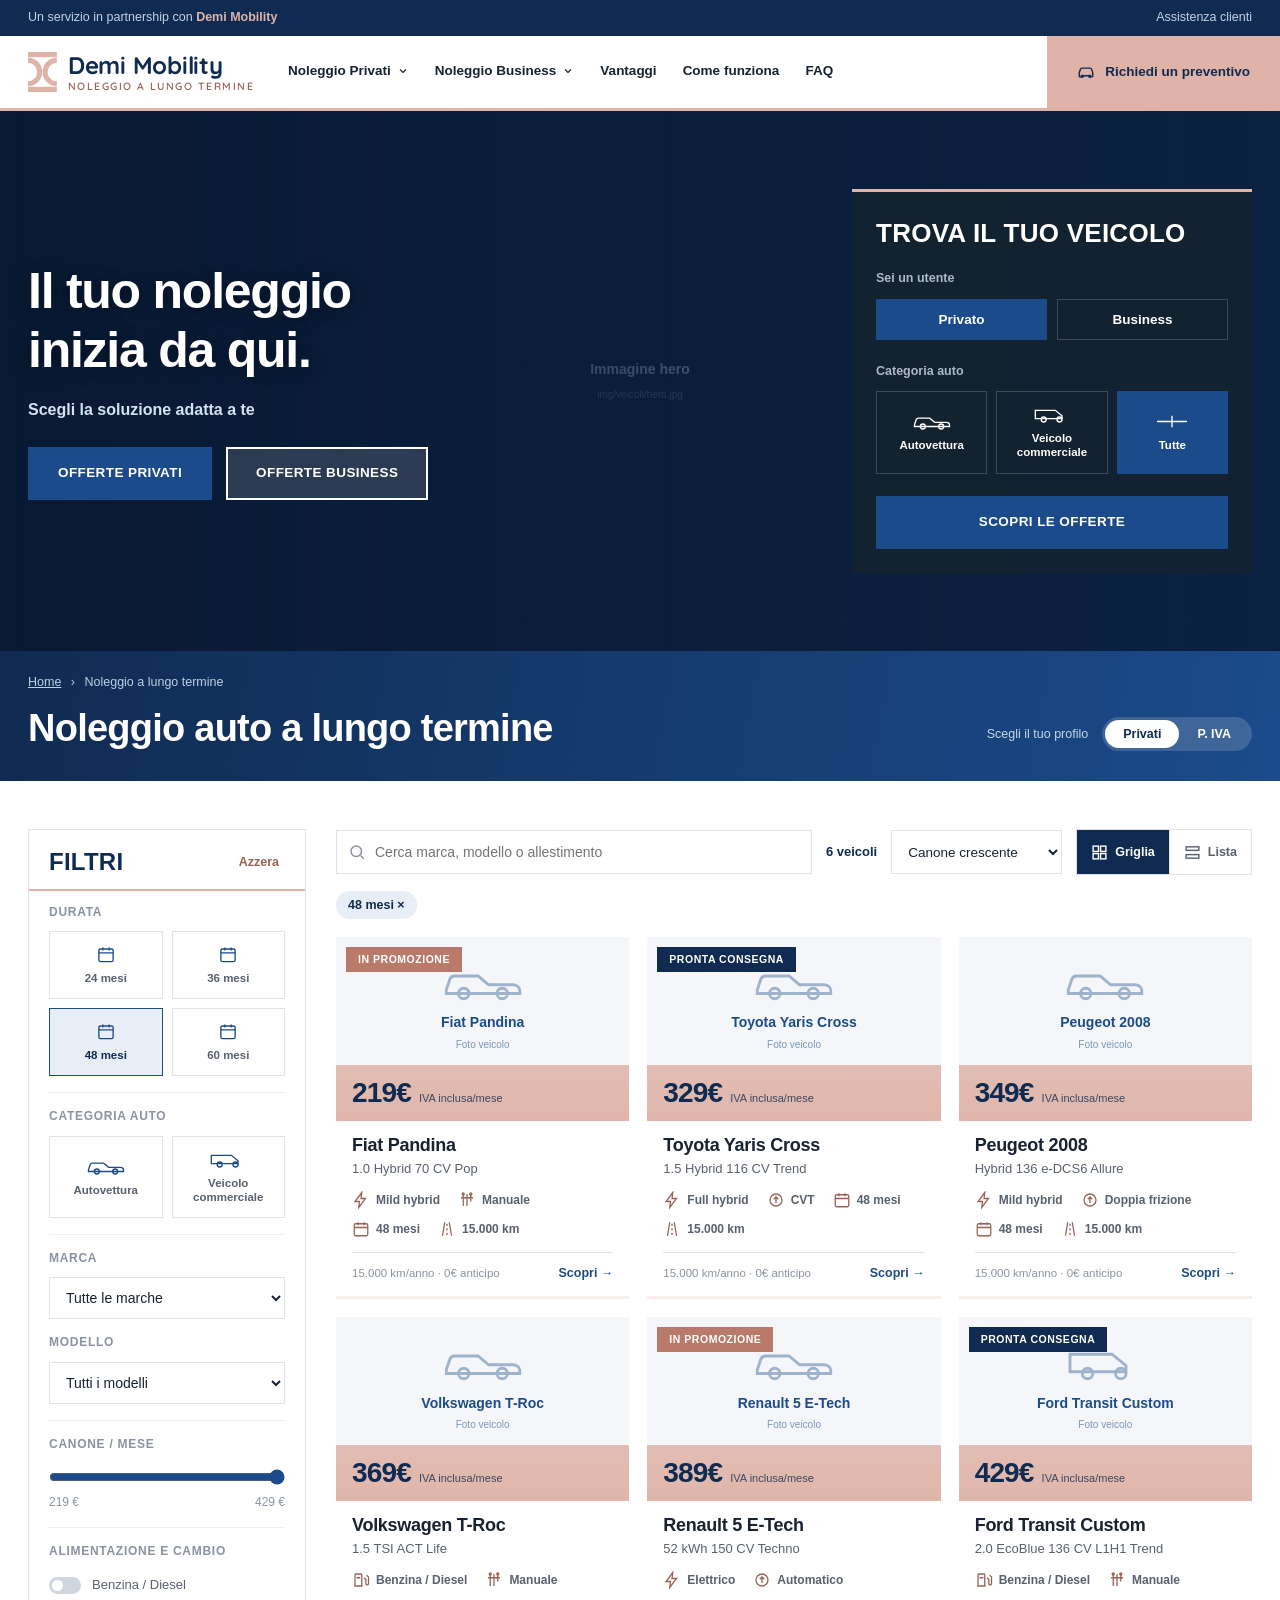
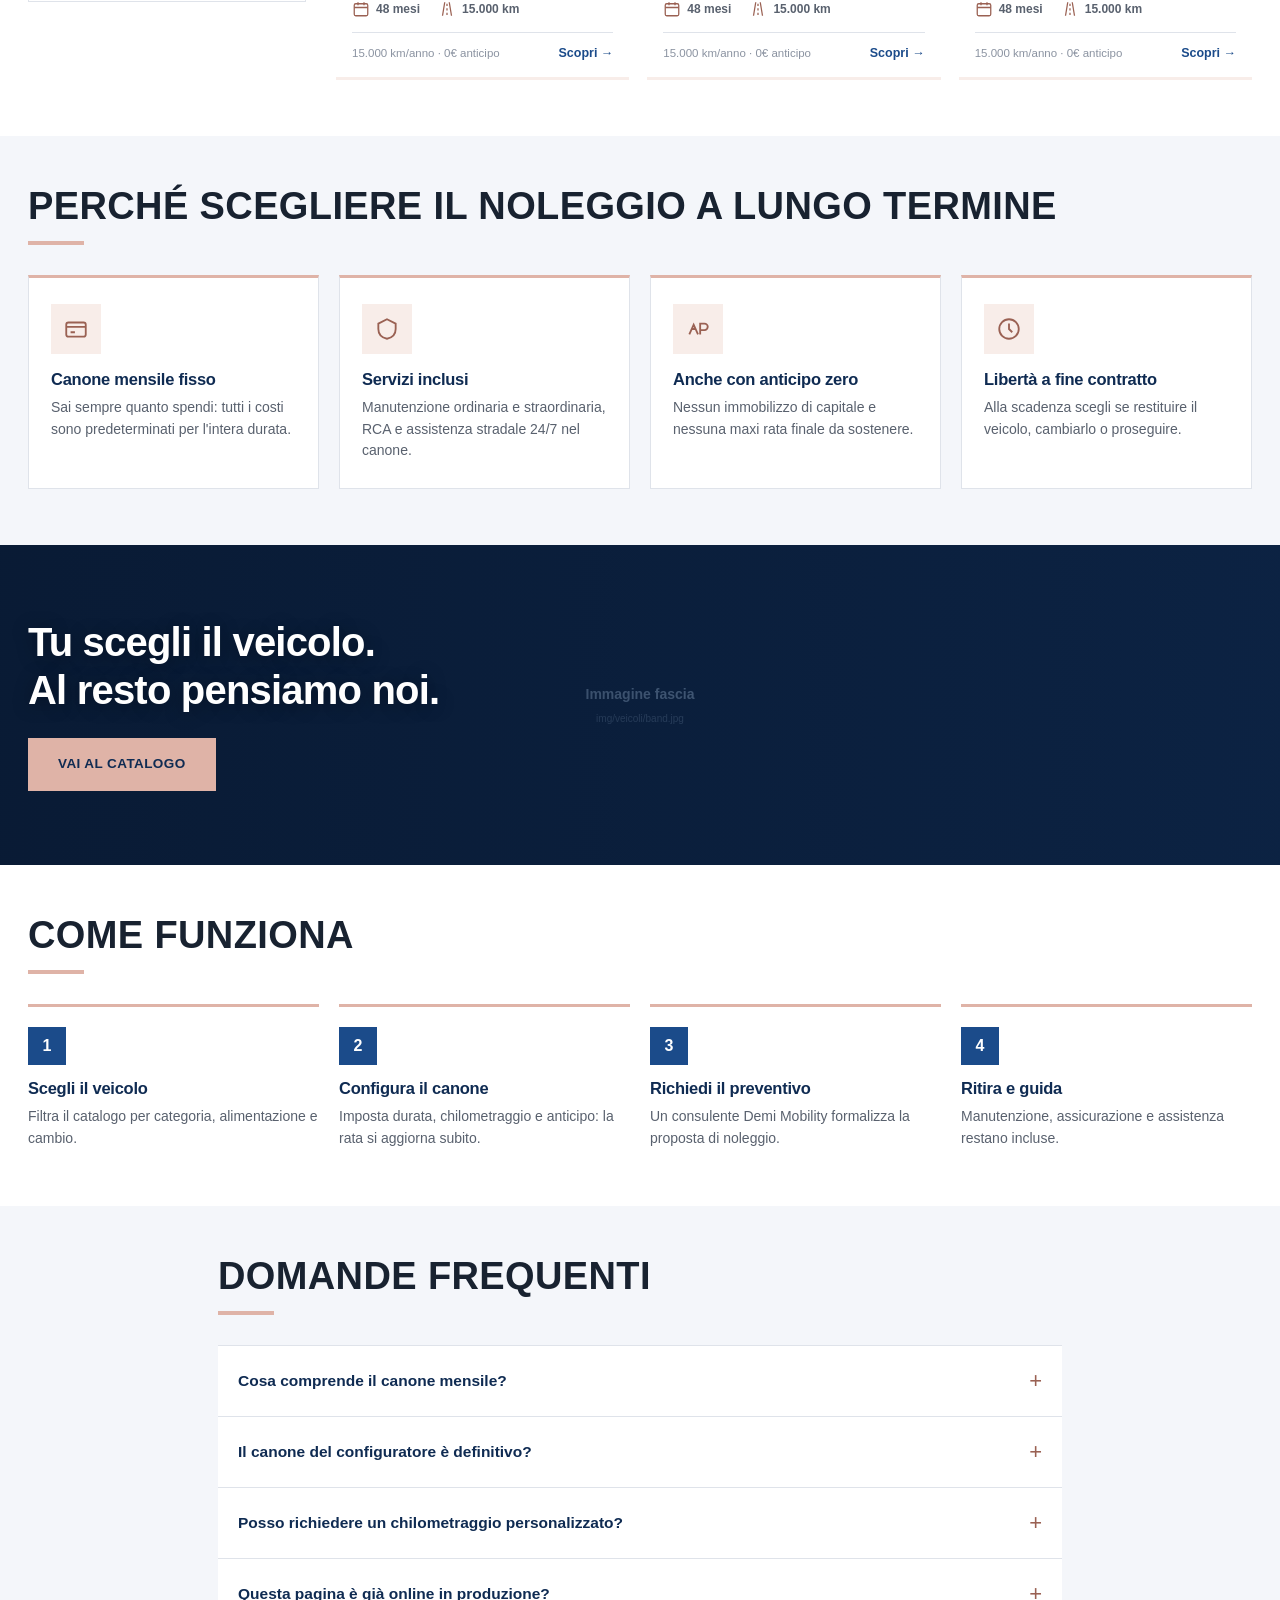
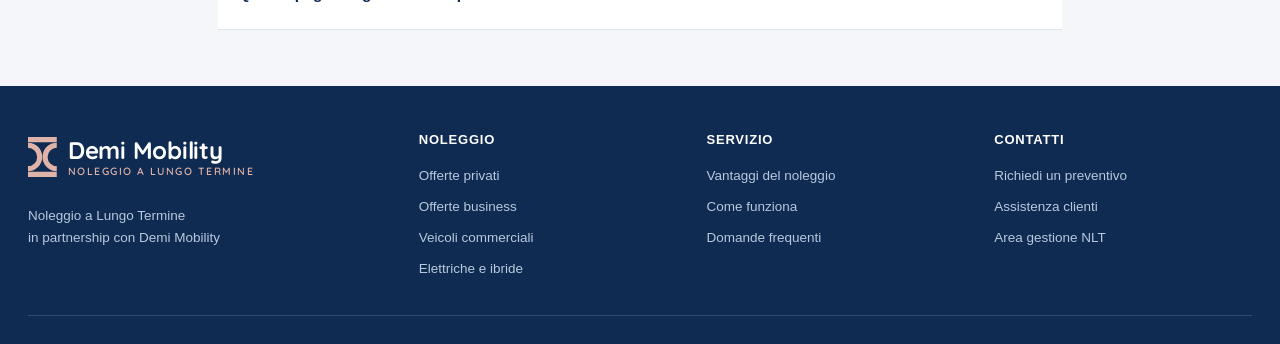
==== commit 3bcdd059: "Rimuove la barra di avviso mockup in alto Co-Authored-By: Claude Opus 5.5 <noreply@anthropic.com> Cl" ====
--- a/sito-demimobility/index.html
+++ b/sito-demimobility/index.html
@@ -14,12 +14,9 @@
 /* solo per il mockup: segnaposto foto veicolo */
 .vcard-media .media-fallback{color:var(--navy-2);padding-bottom:56px;line-height:1.3;}
 .vcard-media .car-ph svg{width:84px;height:40px;color:#9fb3cc;}
-.mock-note{background:#111;color:#fff;font-size:11px;letter-spacing:.06em;text-transform:uppercase;text-align:center;padding:7px 14px;}
 </style>
 </head>
 <body>
-
-	<div class="mock-note">Mockup · logo e accento Demi Mobility · veicoli e canoni di esempio</div>
 
 	<div class="topbar">
 		<div class="wrap topbar-inner">
--- a/sito-demimobility/demi-brand.css
+++ b/sito-demimobility/demi-brand.css
@@ -7,6 +7,7 @@
   --rosa:#DFB3A7;        /* rosa antico del simbolo Demi */
   --rosa-2:#D3A091;      /* hover */
   --rosa-ink:#9A6153;    /* rosa scuro per testi su fondo bianco */
+  --rosa-tenue:#F8EDE9;  /* fondo rosa chiarissimo per box e icone */
   --accent:var(--rosa);
   --accent-2:var(--rosa-2);
   --promo:#B97A6A;
@@ -33,3 +34,20 @@
 .faq-item summary::after{color:var(--rosa-ink);}
 .vcard:hover .vcard-foot strong{color:var(--rosa-ink);}
 .finder{border-top:3px solid var(--rosa);}
+
+/* elenco vetture */
+.vcard{box-shadow:inset 0 -3px 0 var(--rosa-tenue);}
+.vcard:hover{box-shadow:inset 0 -3px 0 var(--rosa),0 18px 36px -22px rgba(15,43,82,.45);}
+.vcard-price{background:linear-gradient(to top,rgba(223,179,167,.97),rgba(223,179,167,.86));}
+.vcard-price b{color:var(--navy);}
+.vcard-price span{color:var(--navy);opacity:.8;}
+.vcard-meta svg{color:var(--rosa-ink);}
+.results-view.list .vcard:hover{box-shadow:inset 0 -3px 0 var(--rosa),0 18px 36px -22px rgba(15,43,82,.45);}
+
+/* titoli e box */
+.sec-title::after{content:"";display:block;width:56px;height:4px;background:var(--rosa);margin-top:12px;}
+.sec-title.center::after{margin-left:auto;margin-right:auto;}
+.filters-head{border-bottom:2px solid var(--rosa);}
+.adv-ic{background:var(--rosa-tenue);color:var(--rosa-ink);}
+.adv{border-top:3px solid var(--rosa);}
+.step{border-top-color:var(--rosa);}
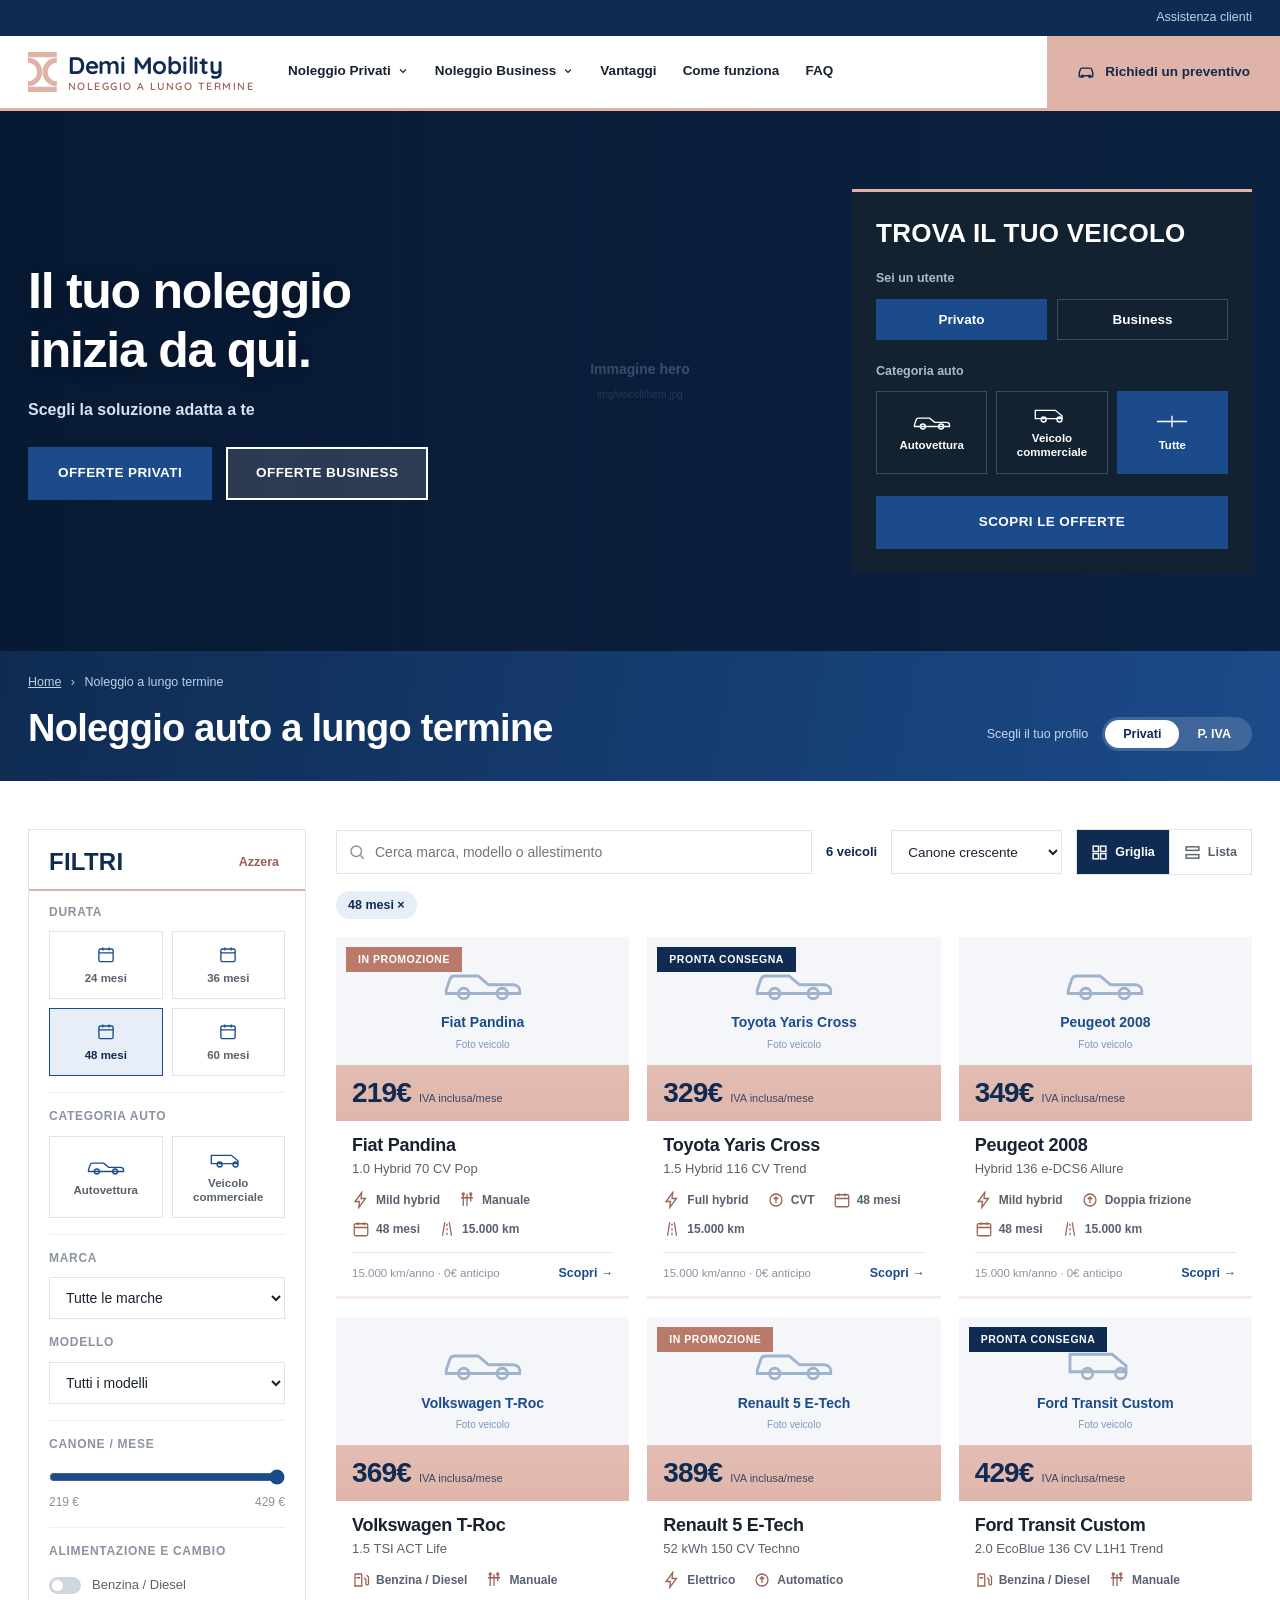
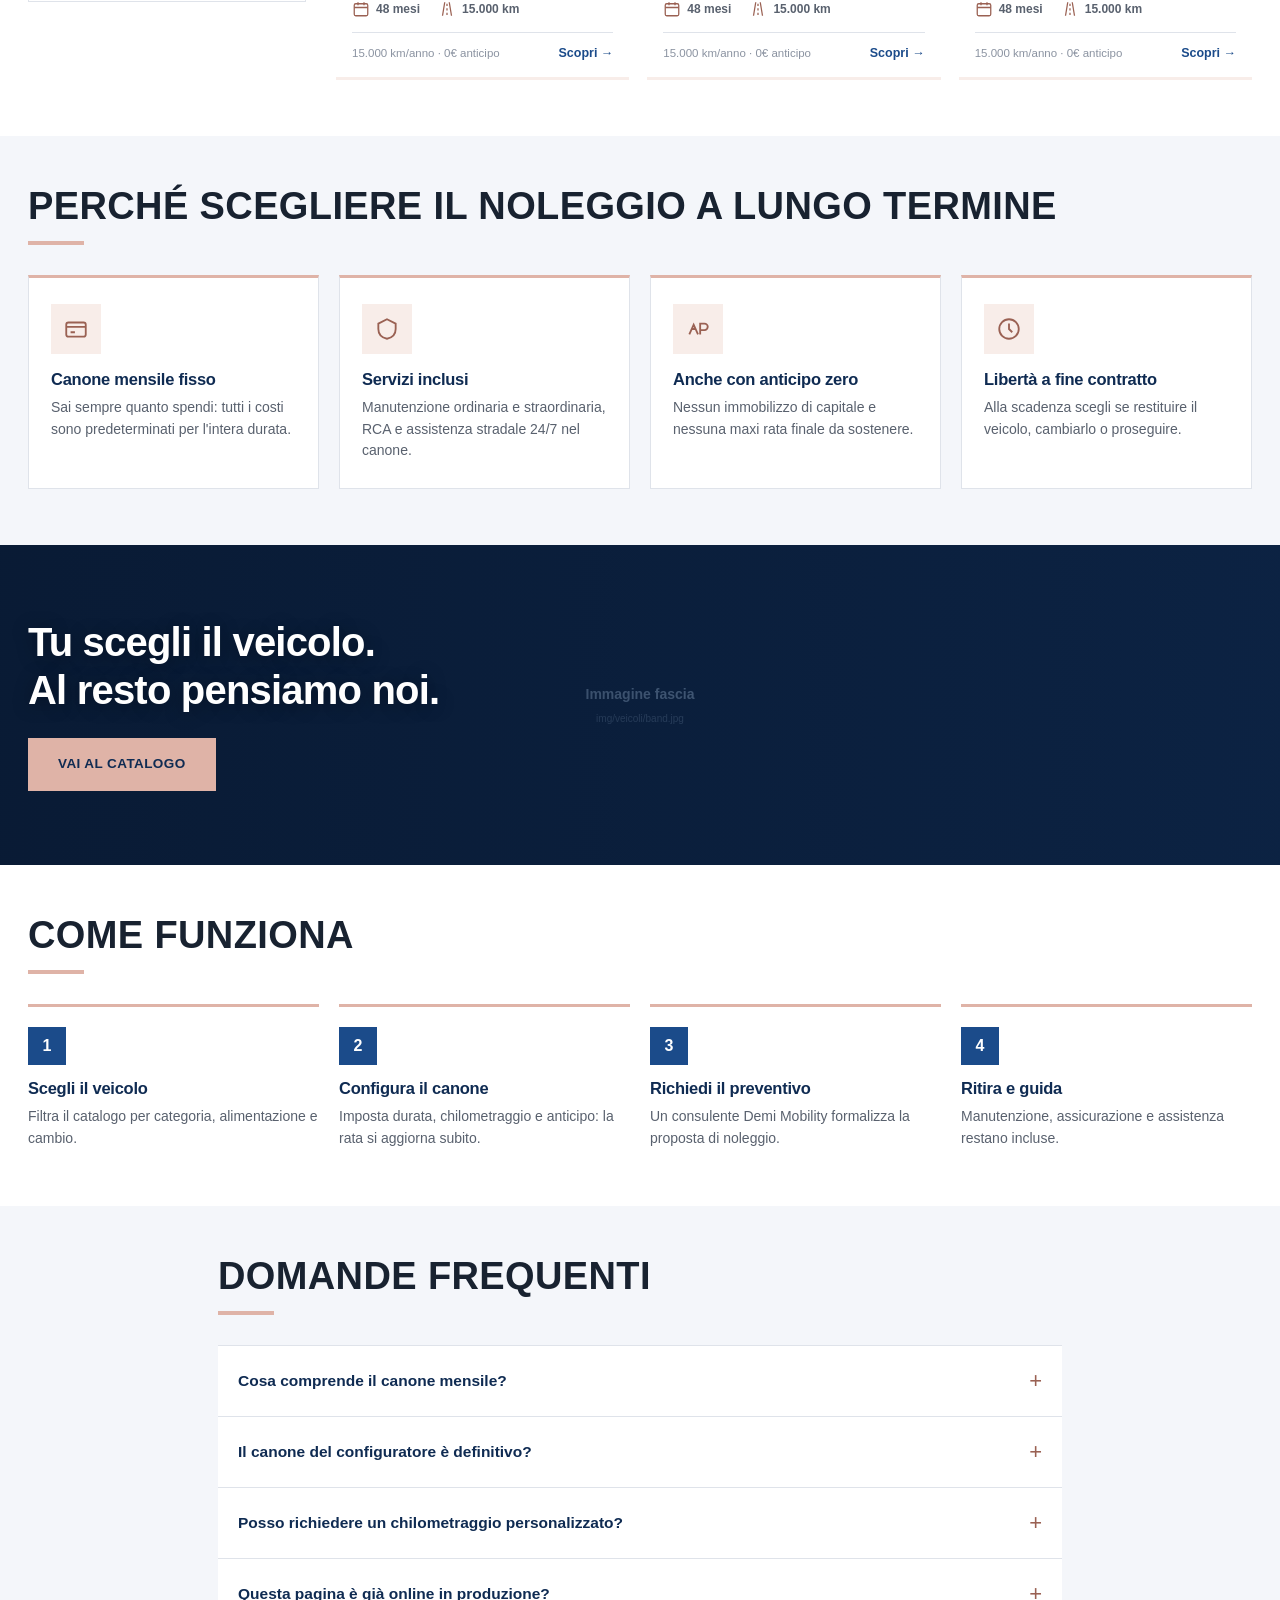
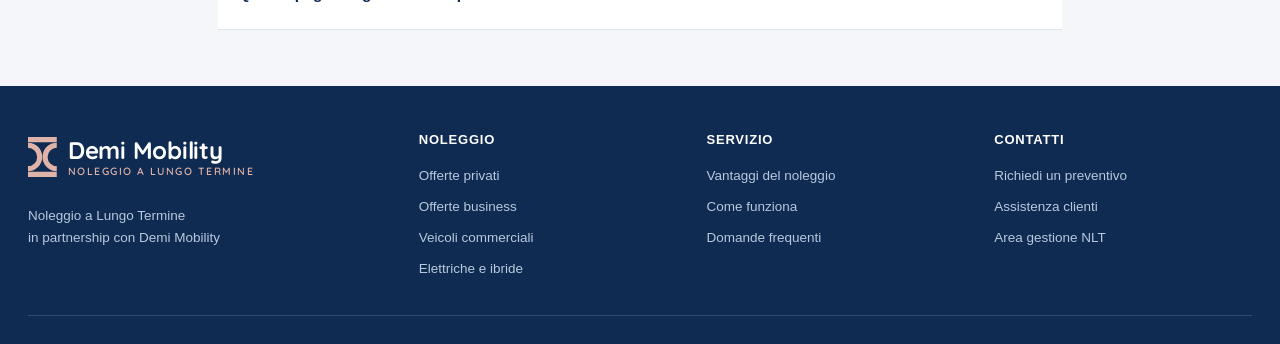
==== commit c599a935: "Rimuove la frase 'in partnership con Demi Mobility' dalla topbar Co-Authored-By: Claude Opus 5.5 <no" ====
--- a/sito-demimobility/index.html
+++ b/sito-demimobility/index.html
@@ -20,7 +20,6 @@
 
 	<div class="topbar">
 		<div class="wrap topbar-inner">
-			<span>Un servizio in partnership con <strong>Demi Mobility</strong></span>
 			<a href="#faq">Assistenza clienti</a>
 		</div>
 	</div>
--- a/sito-demimobility/demi-brand.css
+++ b/sito-demimobility/demi-brand.css
@@ -25,6 +25,7 @@
 
 /* tocchi di rosa */
 .topbar strong{color:var(--rosa);}
+.topbar-inner{justify-content:flex-end;}  /* topbar senza la frase "in partnership" */
 .nav{border-bottom:3px solid var(--rosa);}
 .nav-cta,.nav-cta:hover{color:var(--navy);}
 .btn-accent,.btn-accent:hover{color:var(--navy);}
